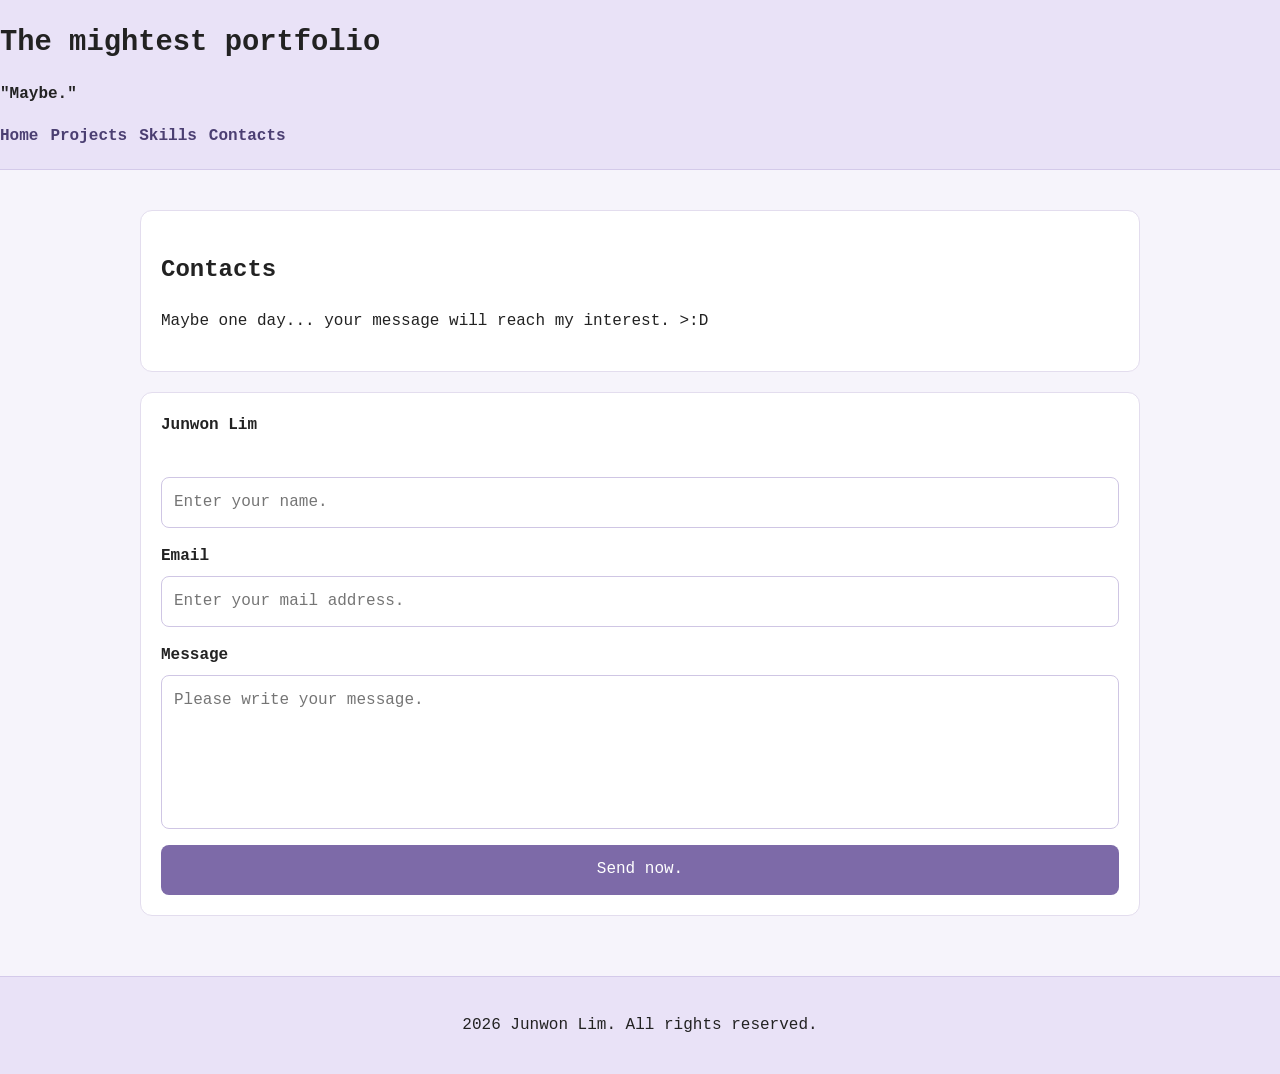
==== contact.html @ 3339e179 "Initialized html/css files from assignment 1" ====
<!DOCTYPE html>
<html lang="en">
<head>
    <meta charset="UTF-8">
    <meta name="viewport" content="width=device-width, initial-scale=1.0">
    <title>Feel free for contact. :D</title>
    <link rel="stylesheet" href="style.css">
</head>
<body>
    <header class="main-header">
        <div class="container-flex">
            <h1 class="main-title">The mightest portfolio</h1>
            <h5 class="sub-main-title">"Maybe."</h5>

            <nav class="site-navigation">
                <a href="index.html">Home</a>
                <a href="projects.html">Projects</a>
                <a href="skills.html">Skills</a>
                <a href="contact.html">Contacts</a>
            </nav>
        </div>
    </header>

    <main class="container">
        <section class="subpage-header">
            <h2>Contacts</h2>
            <p>
                Maybe one day... your message will reach my interest. >:D
            </p>
        </section>

        <section class="contact">
            <form class="contact-form" action="?" method="post">
                <div class="form-object">
                    <label for="name">Junwon Lim</label>
                    <p></p>
                    <input type="text" id="name" name="name" placeholder="Enter your name.">
                </div>

                <div class="form-object">
                    <label for="email">Email</label>
                    <input type="email" id="email" name="email" placeholder="Enter your mail address.">
                </div>

                <div class="form-object">
                    <label for="message">Message</label>
                    <textarea type="message" id="message" name="message" rows="5" placeholder="Please write your message."></textarea>
                </div>

                <button type="submit">Send now.</button>
            </form>
        </section>
    </main>

    <footer class="rabbit-foot">
        <div class="container">
            <p>2026 Junwon Lim. All rights reserved.</p>
        </div>
    </footer>
</body>
</html>
---- style.css ----
body {
    margin:0;
    font-family: 'Courier New', Courier, monospace;
    line-height: 1.6;
    background-color: #f6f4fb;
    color: #222222;
}

.container {
    width: 90%;
    max-width: 1000px;
    margin: 0 auto;
}

.main-header {
    background-color: #e9e2f7;
    border-bottom: 1px solid #d4caea;
    padding: 20px 0;
}

.container-flex {
    display: flex;
    flex-direction: column;
    gap: 16px;
}

.main-title {
    margin: 0;
    font-size: 1.8rem;
}

.sub-main-title {
    margin: 0;
    font-size: 1rem;
}

.site-navigation a {
    text-decoration: none;
    color: #4b3f72;
    font-weight: bold;
}

.site-navigation a:hover {
    text-decoration: underline;
}

.site-navigation {
    display: flex;
    flex-wrap: wrap;
    gap: 12px;
}

@media (max-width: 480px) {
    .site-navigation {
        flex-direction:column;
    }
}

main {
    padding: 40px 0;
}

.myself,
.bio,
.subpage-header,
.card,
.contact {
    background-color: #ffffff;
    border: 1px solid #e3ddee;
    border-radius: 12px;
    padding: 20px;
    margin-bottom: 20px;
}

.intro-text {
    font-size: 1.1rem;
}

.projects-list {
    display: flex;
    flex-wrap: wrap;
    gap: 20px;
}

.card h3,
.skill-list h3 {
    margin-top: 0;
}

.card {
    flex: 1 1 300px;
}

.skill-layout {
    display: flex;
    flex-wrap: wrap;
    gap: 20px;
}

.skill-list {
    flex: 1 1 250px;
}

.skill-list ul {
    margin-bottom: 0;
}

.contact-form {
    display: flex;
    flex-direction: column;
    gap: 16px;
}

.form-object {
    display: flex;
    flex-direction: column;
}

label {
    margin-bottom: 6px;
    font-weight: bold;
}

input,
textarea,
button {
    font:inherit;

}

input,
textarea {
    padding: 12px;
    border: 1px solid #cfc6e4;
    border-radius: 8px;
}

button {
    padding: 12px 18px;
    border: none;
    border-radius: 8px;
    background-color: #7d6aa8;
    color: white;
    cursor: pointer;
}

button:hover{
    background-color: #67558e;
}

textarea {
    resize:none;
}

.rabbit-foot {
    background-color: #e9e2f7;
    border-top: 1px solid #d4caea;
    padding: 20px 0;
    text-align: center;
}
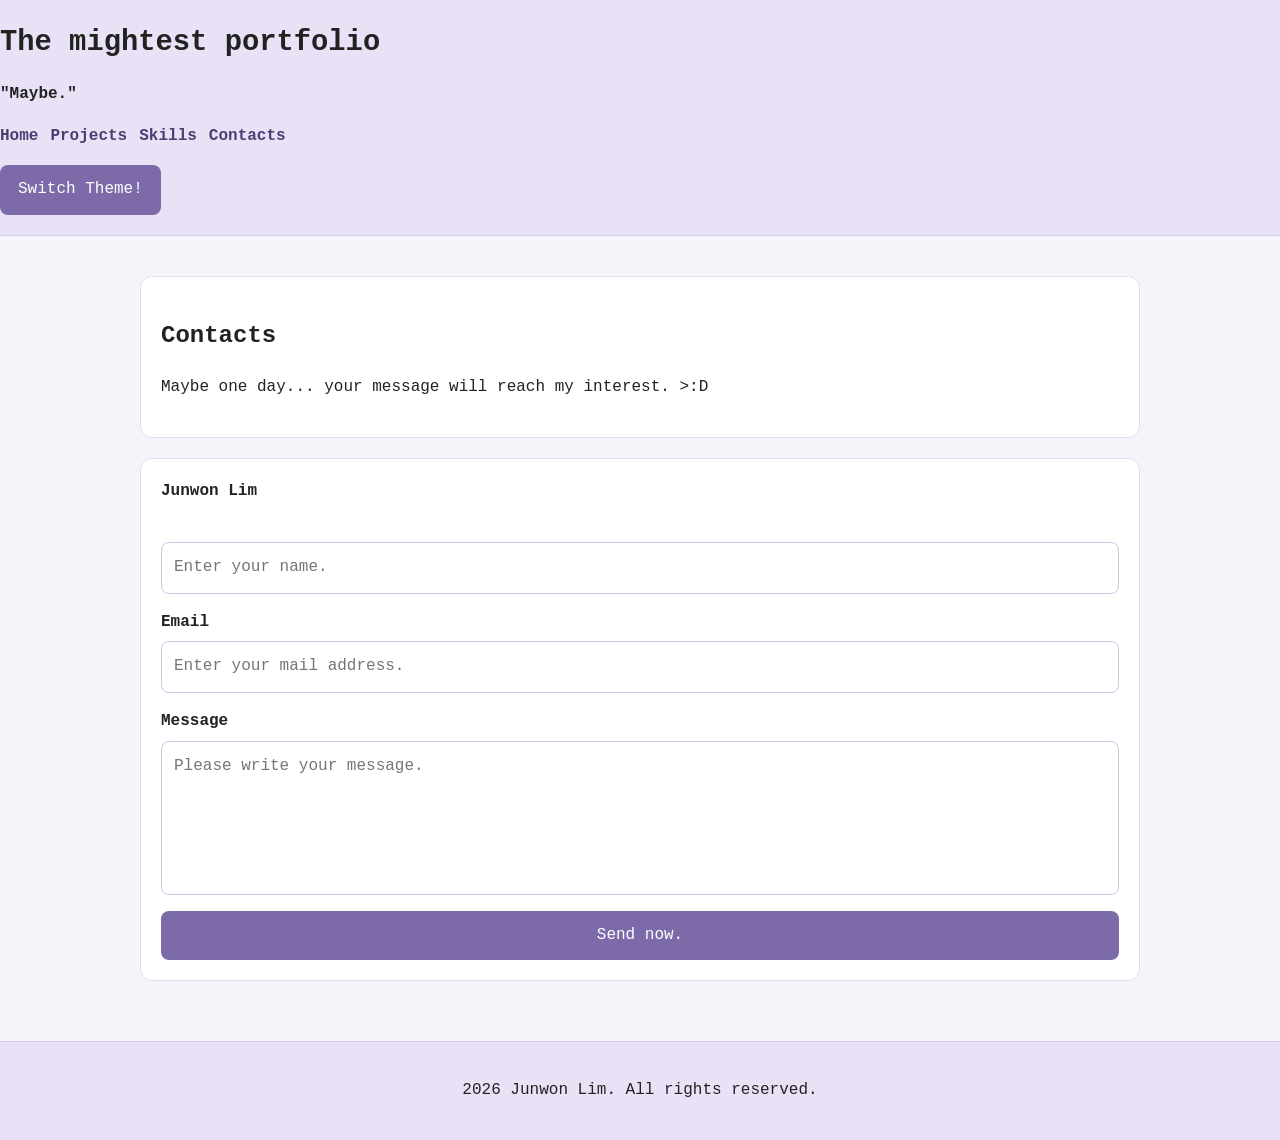
==== commit 3655122e: "Updated: style.css, htmls for theme switching" ====
--- a/contact.html
+++ b/contact.html
@@ -18,6 +18,7 @@
                 <a href="skills.html">Skills</a>
                 <a href="contact.html">Contacts</a>
             </nav>
+            <button id="theme-toggle" class="theme-toggle" type="button">Switch Theme!</button>
         </div>
     </header>
 
@@ -57,5 +58,6 @@
             <p>2026 Junwon Lim. All rights reserved.</p>
         </div>
     </footer>
+    <script src="script.js"></script>
 </body>
 </html>
--- a/style.css
+++ b/style.css
@@ -1,9 +1,35 @@
+:root {
+    --bg-color: #f6f4fb;
+    --text-color: #222222;
+    --header-bg: #e9e2f7;
+    --header-border: #d4caea;
+    --card-bg: #ffffff;
+    --card-border: #e3ddee;
+    --nav-color: #4b3f72;
+    --input-border: #cfc6e4;
+    --button-bg: #7d6aa8;
+    --button-hover: #67558e;
+}
+
+body.dark-theme {
+    --bg-color: #181824;
+    --text-color: #f3f0ff;
+    --header-bg: #24243a;
+    --header-border: #3a3a59;
+    --card-bg: #232338;
+    --card-border: #3b3b57;
+    --nav-color: #d8cfff;
+    --input-border: #54547a;
+    --button-bg: #9a84d6;
+    --button-hover: #7e69ba;
+}
+
 body {
     margin:0;
     font-family: 'Courier New', Courier, monospace;
     line-height: 1.6;
-    background-color: #f6f4fb;
-    color: #222222;
+    background-color: var(--bg-color);
+    color: var(--text-color);
 }
 
 .container {
@@ -13,8 +39,8 @@
 }
 
 .main-header {
-    background-color: #e9e2f7;
-    border-bottom: 1px solid #d4caea;
+    background-color: var(--header-bg);
+    border-bottom: 1px solid var(--header-border);
     padding: 20px 0;
 }
 
@@ -36,7 +62,7 @@
 
 .site-navigation a {
     text-decoration: none;
-    color: #4b3f72;
+    color: var(--nav-color);
     font-weight: bold;
 }
 
@@ -56,6 +82,15 @@
     }
 }
 
+.theme-toggle {
+    align-self: flex-start;
+}
+
+.theme-toggle:focus {
+    outline: 2px solid var(--nav-color);
+    outline-offset: 3px;
+}
+
 main {
     padding: 40px 0;
 }
@@ -64,9 +99,10 @@
 .bio,
 .subpage-header,
 .card,
-.contact {
-    background-color: #ffffff;
-    border: 1px solid #e3ddee;
+.contact,
+.skill-list {
+    background-color: var(--card-bg);
+    border: 1px solid var(--card-border);
     border-radius: 12px;
     padding: 20px;
     margin-bottom: 20px;
@@ -131,7 +167,7 @@
 input,
 textarea {
     padding: 12px;
-    border: 1px solid #cfc6e4;
+    border: 1px solid var(--input-border);
     border-radius: 8px;
 }
 
@@ -139,13 +175,13 @@
     padding: 12px 18px;
     border: none;
     border-radius: 8px;
-    background-color: #7d6aa8;
+    background-color: var(--button-bg);
     color: white;
     cursor: pointer;
 }
 
 button:hover{
-    background-color: #67558e;
+    background-color: var(--button-hover);
 }
 
 textarea {
@@ -153,8 +189,8 @@
 }
 
 .rabbit-foot {
-    background-color: #e9e2f7;
-    border-top: 1px solid #d4caea;
+    background-color: var(--header-bg);
+    border-top: 1px solid var(--header-border);
     padding: 20px 0;
     text-align: center;
 }
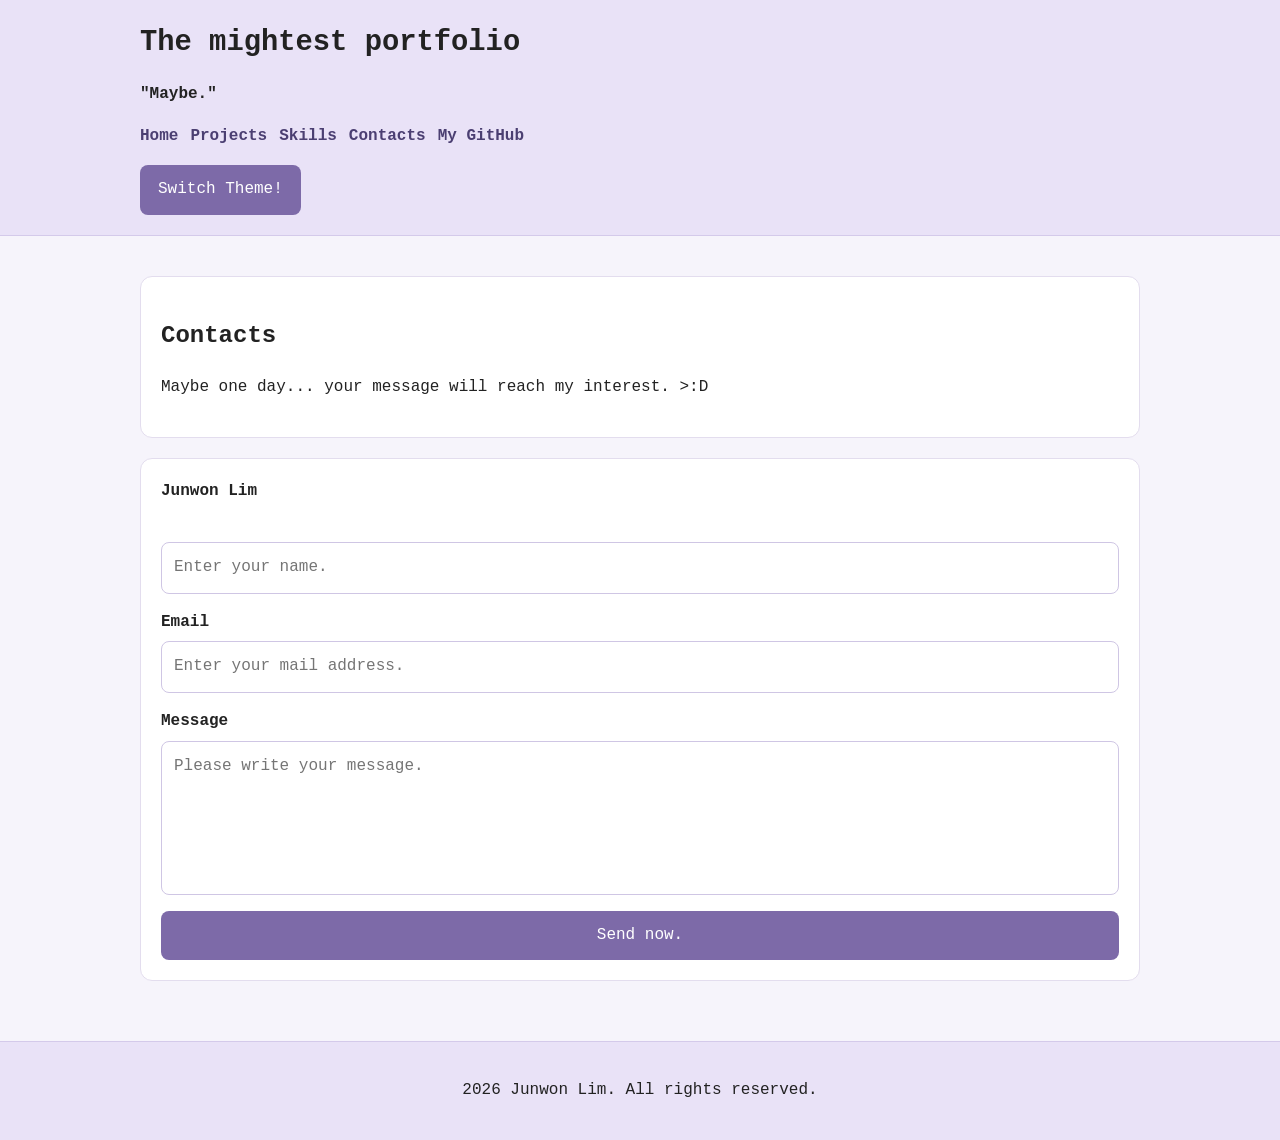
==== commit a94e9c72: "Implemented github.html, loading github profile,  fixed header" ====
--- a/contact.html
+++ b/contact.html
@@ -8,7 +8,7 @@
 </head>
 <body>
     <header class="main-header">
-        <div class="container-flex">
+        <div class="container container-flex">
             <h1 class="main-title">The mightest portfolio</h1>
             <h5 class="sub-main-title">"Maybe."</h5>
 
@@ -17,6 +17,7 @@
                 <a href="projects.html">Projects</a>
                 <a href="skills.html">Skills</a>
                 <a href="contact.html">Contacts</a>
+                <a href="github.html">My GitHub</a>
             </nav>
             <button id="theme-toggle" class="theme-toggle" type="button">Switch Theme!</button>
         </div>
--- a/style.css
+++ b/style.css
@@ -118,6 +118,16 @@
     gap: 20px;
 }
 
+.project-controls {
+    display: flex;
+    flex-direction: column;
+    gap: 12px;
+}
+
+.project-card.hidden {
+    display: none;
+}
+
 .card h3,
 .skill-list h3 {
     margin-top: 0;
@@ -188,6 +198,37 @@
     resize:none;
 }
 
+.github-profile-box {
+    display: flex;
+    flex-wrap: wrap;
+    gap: 20px;
+    align-items: center;
+}
+
+.github-profile-box img {
+    width: 140px;
+    height: 140px;
+    border-radius: 50%;
+    object-fit: cover;
+    border: 3px solid var(--card-border);
+}
+
+.github-profile-text p {
+    margin: 6px 0;
+}
+
+.repo-link {
+    display: inline-block;
+    margin-top: 10px;
+    color: var(--nav-color);
+    font-weight: bold;
+    text-decoration: none;
+}
+
+.repo-link:hover {
+    text-decoration: underline;
+}
+
 .rabbit-foot {
     background-color: var(--header-bg);
     border-top: 1px solid var(--header-border);
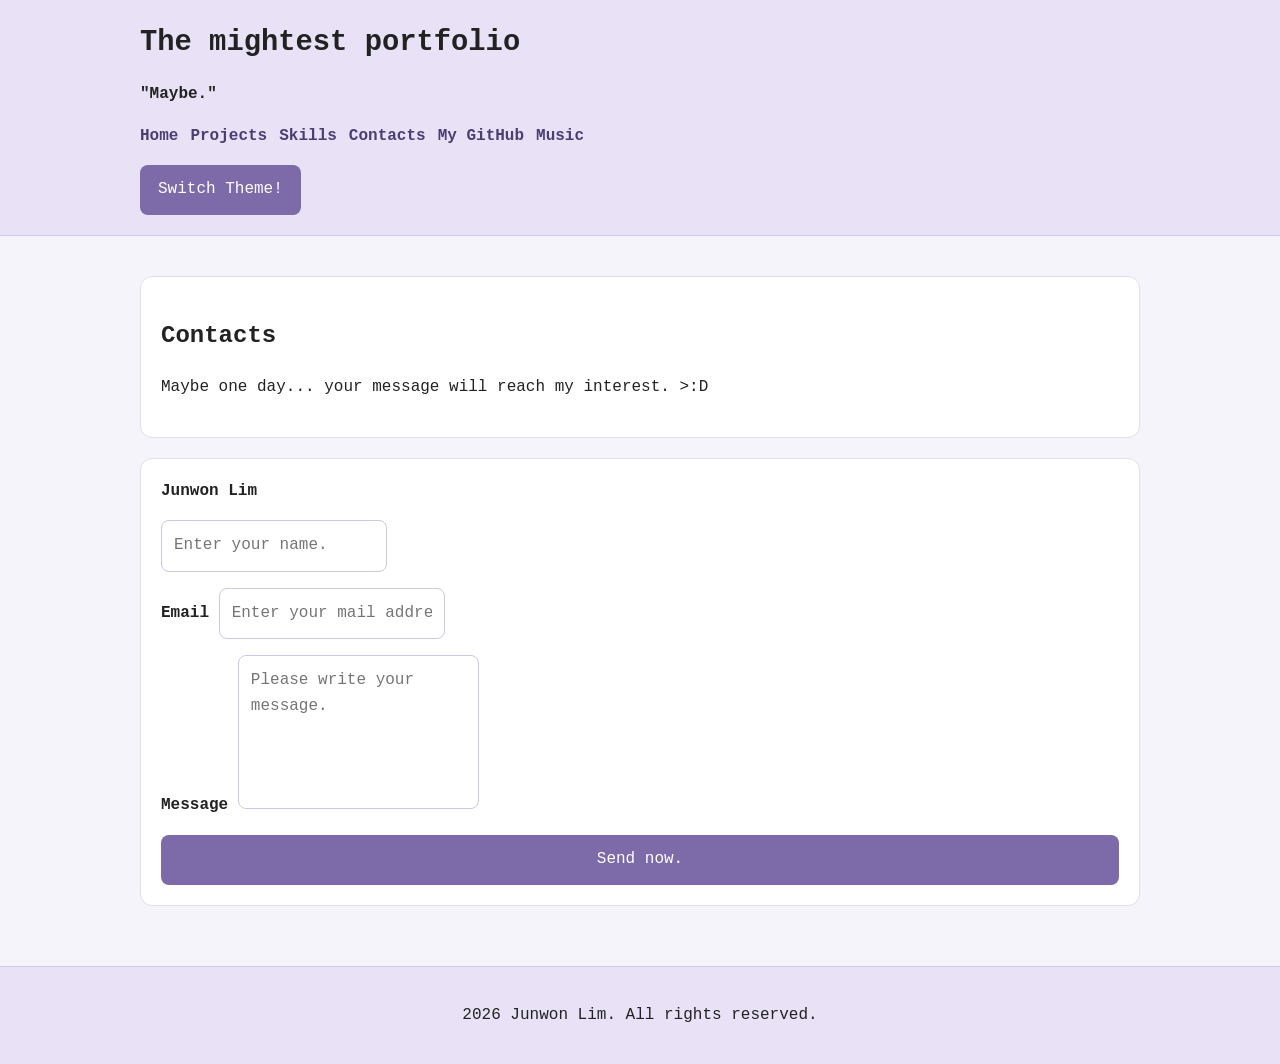
==== commit 11dbdbd3: "added music feature just for fun" ====
--- a/contact.html
+++ b/contact.html
@@ -18,6 +18,7 @@
                 <a href="skills.html">Skills</a>
                 <a href="contact.html">Contacts</a>
                 <a href="github.html">My GitHub</a>
+                <a href="music.html">Music</a>
             </nav>
             <button id="theme-toggle" class="theme-toggle" type="button">Switch Theme!</button>
         </div>
--- a/style.css
+++ b/style.css
@@ -25,7 +25,7 @@
 }
 
 body {
-    margin:0;
+    margin: 0;
     font-family: 'Courier New', Courier, monospace;
     line-height: 1.6;
     background-color: var(--bg-color);
@@ -60,6 +60,12 @@
     font-size: 1rem;
 }
 
+.site-navigation {
+    display: flex;
+    flex-wrap: wrap;
+    gap: 12px;
+}
+
 .site-navigation a {
     text-decoration: none;
     color: var(--nav-color);
@@ -70,15 +76,9 @@
     text-decoration: underline;
 }
 
-.site-navigation {
-    display: flex;
-    flex-wrap: wrap;
-    gap: 12px;
-}
-
 @media (max-width: 480px) {
     .site-navigation {
-        flex-direction:column;
+        flex-direction: column;
     }
 }
 
@@ -157,7 +157,7 @@
     gap: 16px;
 }
 
-.form-object {
+.form-group {
     display: flex;
     flex-direction: column;
 }
@@ -170,8 +170,7 @@
 input,
 textarea,
 button {
-    font:inherit;
-
+    font: inherit;
 }
 
 input,
@@ -179,6 +178,8 @@
     padding: 12px;
     border: 1px solid var(--input-border);
     border-radius: 8px;
+    background-color: var(--card-bg);
+    color: var(--text-color);
 }
 
 button {
@@ -190,12 +191,12 @@
     cursor: pointer;
 }
 
-button:hover{
+button:hover {
     background-color: var(--button-hover);
 }
 
 textarea {
-    resize:none;
+    resize: none;
 }
 
 .github-profile-box {
@@ -229,6 +230,137 @@
     text-decoration: underline;
 }
 
+.music-grid {
+    display: flex;
+    flex-wrap: wrap;
+    gap: 20px;
+    transition: filter 0.3s ease, opacity 0.3s ease;
+}
+
+.music-card {
+    flex: 1 1 250px;
+    background-color: var(--card-bg);
+    border: 1px solid var(--card-border);
+    border-radius: 12px;
+    padding: 16px;
+    cursor: pointer;
+    transition: transform 0.35s ease, box-shadow 0.35s ease, filter 0.35s ease, opacity 0.35s ease;
+    transform-style: preserve-3d;
+}
+
+.music-card img {
+    width: 100%;
+    border-radius: 10px;
+    margin-bottom: 12px;
+    display: block;
+}
+
+.music-card h3 {
+    margin-top: 0;
+    margin-bottom: 8px;
+}
+
+.music-card p {
+    margin: 0;
+}
+
+.music-card:hover {
+    transform: translateY(-8px) scale(1.02);
+    box-shadow: 0 10px 20px rgba(0, 0, 0, 0.12);
+}
+
+.music-card.selected {
+    transform: scale(1.06) rotateY(8deg);
+    box-shadow: 0 16px 28px rgba(0, 0, 0, 0.2);
+}
+
+.music-grid.has-selected .music-card {
+    opacity: 0.55;
+    filter: blur(1px);
+}
+
+.music-grid.has-selected .music-card.selected {
+    opacity: 1;
+    filter: none;
+}
+
+.music-overlay {
+    position: fixed;
+    inset: 0;
+    background-color: rgba(0, 0, 0, 0.65);
+    display: flex;
+    justify-content: center;
+    align-items: center;
+    z-index: 999;
+    opacity: 1;
+    transition: opacity 0.3s ease;
+}
+
+.music-overlay.hidden {
+    opacity: 0;
+    pointer-events: none;
+}
+
+.music-modal {
+    width: 90%;
+    max-width: 430px;
+    background-color: var(--card-bg);
+    color: var(--text-color);
+    border: 1px solid var(--card-border);
+    border-radius: 16px;
+    padding: 24px;
+    position: relative;
+    text-align: center;
+    transform: scale(1);
+    transition: transform 0.3s ease;
+}
+
+.music-overlay.hidden .music-modal {
+    transform: scale(0.85);
+}
+
+.music-modal img {
+    width: 100%;
+    max-width: 260px;
+    border-radius: 12px;
+    margin: 0 auto 16px;
+    display: block;
+}
+
+.music-modal h3 {
+    margin-top: 0;
+    margin-bottom: 10px;
+}
+
+.music-modal p {
+    margin-bottom: 16px;
+}
+
+.music-modal audio {
+    width: 100%;
+    margin-top: 10px;
+}
+
+.close-btn {
+    position: absolute;
+    top: 12px;
+    right: 12px;
+    border: none;
+    background-color: var(--button-bg);
+    color: white;
+    width: 36px;
+    height: 36px;
+    border-radius: 50%;
+    cursor: pointer;
+    font-size: 1.2rem;
+    line-height: 1;
+    padding: 0;
+}
+
+.close-btn:hover {
+    background-color: var(--button-hover);
+}
+
 .rabbit-foot {
     background-color: var(--header-bg);
     border-top: 1px solid var(--header-border);
